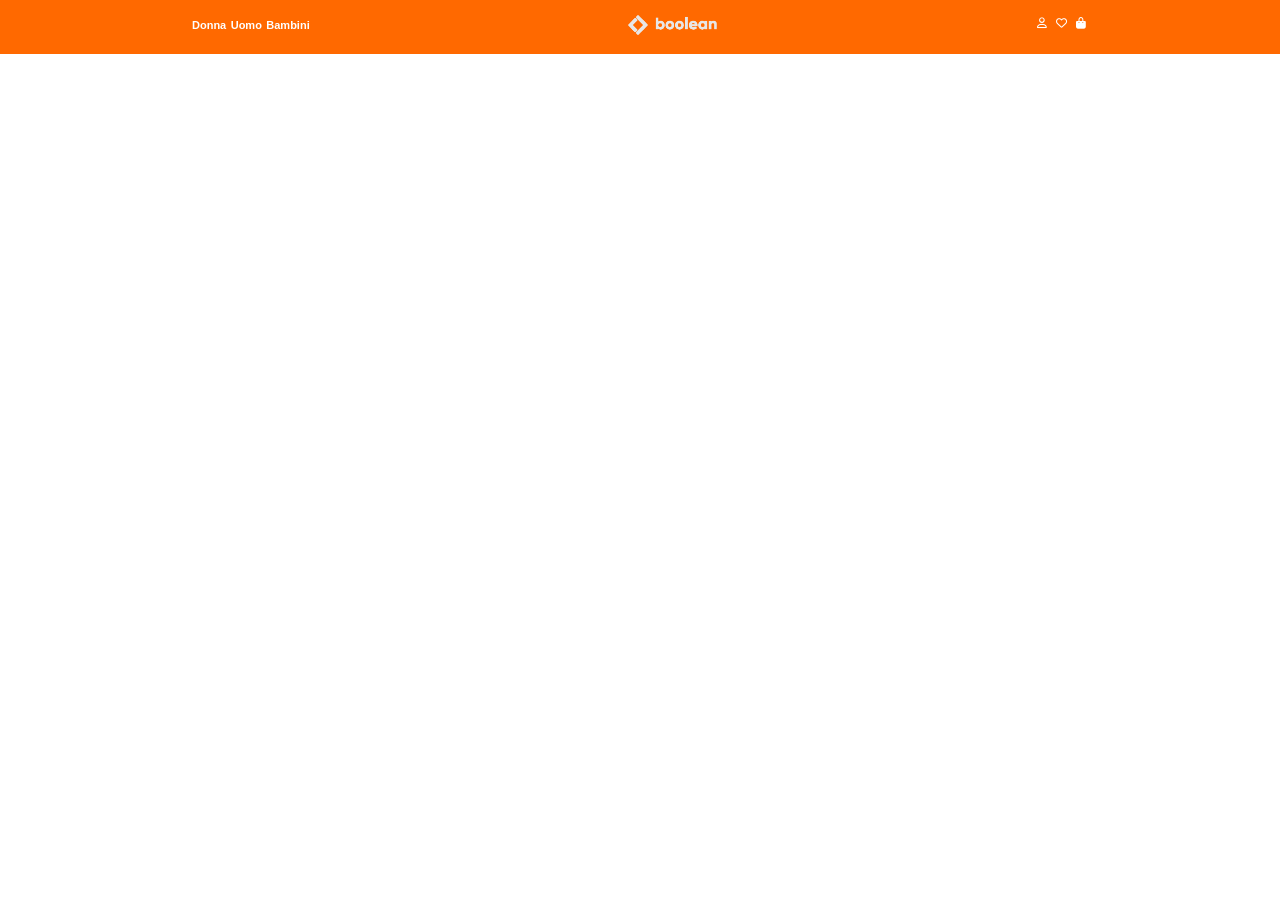
==== index.html @ c451352e "Aggiunta struttura - Concluso header" ====
<!DOCTYPE html>
<html lang="en">
<head>
    <meta charset="UTF-8">
    <meta http-equiv="X-UA-Compatible" content="IE=edge">
    <meta name="viewport" content="width=device-width, initial-scale=1.0">
    <title>Boolando</title>
    <link rel="stylesheet" href="https://cdnjs.cloudflare.com/ajax/libs/font-awesome/6.4.0/css/all.min.css" integrity="sha512-iecdLmaskl7CVkqkXNQ/ZH/XLlvWZOJyj7Yy7tcenmpD1ypASozpmT/E0iPtmFIB46ZmdtAc9eNBvH0H/ZpiBw==" crossorigin="anonymous" referrerpolicy="no-referrer" />
    <link rel="stylesheet" href="./css/style.css">
</head>
<body>
    <!-- INIZIO HEADER -->
    <header>
        <div class="container">
            <div class="row">
                <div class="col">
                    <a href="#">Donna</a>
                    <a href="#">Uomo</a>
                    <a href="#">Bambini</a>
                </div>
                <div class="col">
                    <img src="./img/boolean-logo.png" alt="Logo">
                </div>
                <div class="col">
                    <i class="fa-regular fa-user"></i>
                    <i class="fa-regular fa-heart"></i>
                    <i class="fa-solid fa-bag-shopping"></i>
                </div>
            </div>
        </div>
    </header>
    <!-- FINE HEADER -->
    <!-- INIZIO MAIN -->
    <main>
        <div class="container">
            
        </div>
    </main>
    <!-- FINE MAIN -->
    <!-- INIZIO FOOTER -->
    <footer>
        <div class="container">
            
        </div>
    </footer>
    <!-- FINE FOOTER -->
</body>
</html>
---- css/style.css ----
* {
    padding: 0;
    margin: 0;
    box-sizing: border-box;
}
body {
    font-family: sans-serif;
}
/* INIZIO STILI HEADER */
header {
    background-color: rgb(255, 105, 0);
    position: fixed;
    top: 0;
    left: 0;
    right: 0;
    z-index: 100;
    color: white;
}
header .row, footer .row {
    justify-content: space-between;
    margin: 15px 0 15px;
}
header a {
    font-size: 11px;
    text-decoration: none;
    color: inherit;
    font-weight: 600;
}
header img {
    height: 20px;
}
header i {
    transform: scale(0.7);
}
/* FINE STILI HEADER */
/* INIZIO STILI MAIN */
/* FINE STILI MAIN */
/* INIZIO STILI FOOTER */
/* FINE STILI FOOTER */
/* INIZIO STILI LAYOUT */
.container {
    width: 70%;
    margin: auto;
}
.row {
    display: flex;
}
/* FINE STILI LAYOUT */
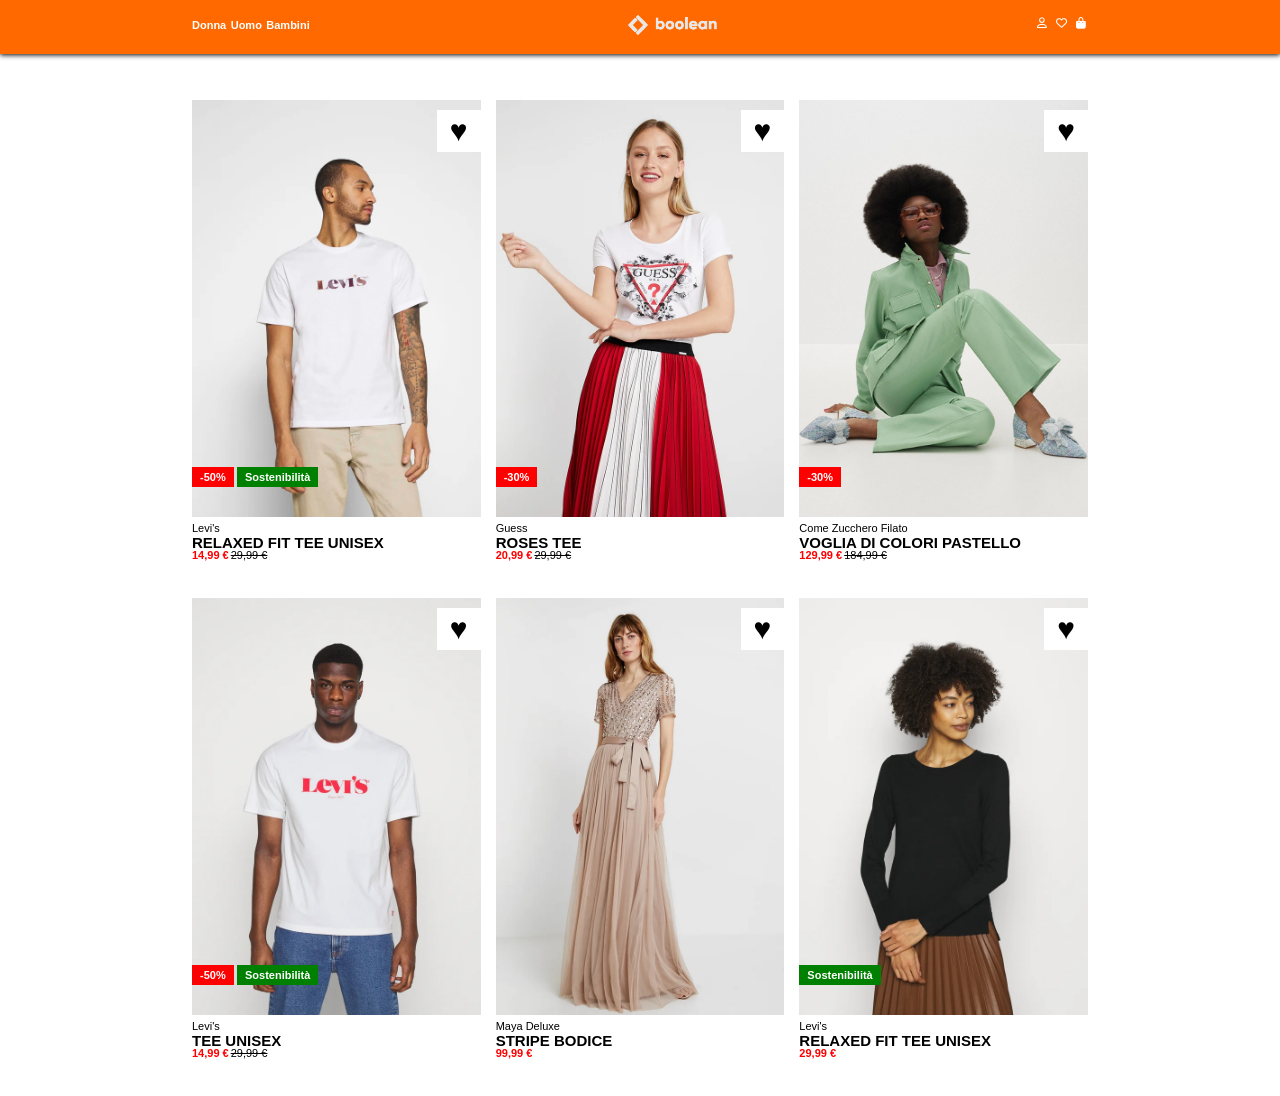
==== commit 4152a15b: "Concluso main - Aggiunta ombra all'header" ====
--- a/index.html
+++ b/index.html
@@ -33,7 +33,99 @@
     <!-- INIZIO MAIN -->
     <main>
         <div class="container">
-            
+            <div class="row">
+                <div class="col">
+                    <div class="card">
+                        <div class="figure"> <!--FIGURE-->
+                            <img src="./img/1.webp" class="modello-a" alt="Modello1">
+                            <img src="./img/1b.webp" class="modello-b" alt="Modello1b">
+                            <label class="preferiti">&hearts;</label>
+                            <label class="sconto">-50%</label>
+                            <label class="sostenibilità third-label">Sostenibilità</label>
+                        </div>
+                        <div class="content"> <!--CONTENT-->
+                            <div class="brand">Levi's</div>
+                            <div class="capo">RELAXED FIT TEE UNISEX</div>
+                            <span class="prezzo scontato">14,99 &euro;</span><span class="prezzo pieno">29,99 &euro;</span>
+                        </div>
+                    </div>
+                </div>
+                <div class="col">
+                    <div class="card">
+                        <div class="figure"> <!--FIGURE-->
+                            <img src="./img/2.webp" class="modello-a" alt="Modello2">
+                            <img src="./img/2b.webp" class="modello-b" alt="Modello2b">
+                            <label class="preferiti">&hearts;</label>
+                            <label class="sconto">-30%</label>
+                        </div>
+                        <div class="content"> <!--CONTENT-->
+                            <div class="brand">Guess</div>
+                            <div class="capo">ROSES TEE</div>
+                            <span class="prezzo scontato">20,99 &euro;</span><span class="prezzo pieno">29,99 &euro;</span>
+                        </div>
+                    </div>
+                </div>
+                <div class="col">
+                    <div class="card">
+                        <div class="figure"> <!--FIGURE-->
+                            <img src="./img/3.webp" class="modello-a" alt="Modello3">
+                            <img src="./img/3b.webp" class="modello-b" alt="Modello3b">
+                            <label class="preferiti">&hearts;</label>
+                            <label class="sconto">-30%</label>
+                        </div>
+                        <div class="content"> <!--CONTENT-->
+                            <div class="brand">Come Zucchero Filato</div>
+                            <div class="capo">VOGLIA DI COLORI PASTELLO</div>
+                            <span class="prezzo scontato">129,99 &euro;</span><span class="prezzo pieno">184,99 &euro;</span>
+                        </div>
+                    </div>
+                </div>
+                <div class="col">
+                    <div class="card">
+                        <div class="figure"> <!--FIGURE-->
+                            <img src="./img/4.webp" class="modello-a" alt="Modello4">
+                            <img src="./img/4b.webp" class="modello-b" alt="Modello4b">
+                            <label class="preferiti">&hearts;</label>
+                            <label class="sconto">-50%</label>
+                            <label class="sostenibilità third-label">Sostenibilità</label>
+                        </div>
+                        <div class="content"> <!--CONTENT-->
+                            <div class="brand">Levi's</div>
+                            <div class="capo">TEE UNISEX</div>
+                            <span class="prezzo scontato">14,99 &euro;</span><span class="prezzo pieno">29,99 &euro;</span>
+                        </div>
+                    </div>
+                </div>
+                <div class="col">
+                    <div class="card">
+                        <div class="figure"> <!--FIGURE-->
+                            <img src="./img/5.webp" class="modello-a" alt="Modello5">
+                            <img src="./img/5b.webp" class="modello-b" alt="Modello5b">
+                            <label class="preferiti">&hearts;</label>
+                        </div>
+                        <div class="content"> <!--CONTENT-->
+                            <div class="brand">Maya Deluxe</div>
+                            <div class="capo">STRIPE BODICE</div>
+                            <span class="prezzo scontato">99,99 &euro;</span>
+                        </div>
+                    </div>
+                </div>
+                <div class="col">
+                    <div class="card">
+                        <div class="figure"> <!--FIGURE-->
+                            <img src="./img/6.webp" class="modello-a" alt="Modello6">
+                            <img src="./img/6b.webp" class="modello-b" alt="Modello6b">
+                            <label class="preferiti">&hearts;</label>
+                            <label class="sostenibilità">Sostenibilità</label>
+                        </div>
+                        <div class="content"> <!--CONTENT-->
+                            <div class="brand">Levi's</div>
+                            <div class="capo">RELAXED FIT TEE UNISEX</div>
+                            <span class="prezzo scontato">29,99 &euro;</span>
+                        </div>
+                    </div>
+                </div>
+            </div>
         </div>
     </main>
     <!-- FINE MAIN -->
--- a/css/style.css
+++ b/css/style.css
@@ -15,6 +15,7 @@
     right: 0;
     z-index: 100;
     color: white;
+    box-shadow: 0px 1px 5px black;
 }
 header .row, footer .row {
     justify-content: space-between;
@@ -34,6 +35,85 @@
 }
 /* FINE STILI HEADER */
 /* INIZIO STILI MAIN */
+main {
+    margin-top: 100px;
+}
+main .row {
+    display: flex;
+    justify-content: space-between;
+    flex-wrap: wrap;
+}
+main .col {
+    width: calc(100% / 3 - 10px);
+}
+.card {
+    margin-bottom: 35px;
+}
+/* FIGURE */
+.figure {
+    position: relative;
+}
+main img {
+    width: 100%;
+}
+.modello-a {
+    display: block;
+}
+.modello-b {
+    display: none;
+}
+.card:hover .modello-a {
+    display: none;
+}
+.card:hover .modello-b {
+    display: block;
+}
+.preferiti {
+    background-color: white;
+    font-size: 30px;
+    padding: 4px 13px;
+    position: absolute;
+    top: 10px;
+    right: 0;
+}
+.sconto, .sostenibilità {
+    font-size: 11px;
+    font-weight: 600;
+    padding: 4px 8px;
+    color: white;
+    position: absolute;
+    bottom: 30px;
+}
+.sconto {
+    background-color: red;
+}
+.sostenibilità {
+    background-color: green;
+}
+.third-label {
+    left: 45px;
+}
+/* CONTENT */
+.brand {
+    font-size: 11px;
+    margin-top: 5px;
+}
+.capo {
+    font-size: 15px;
+    font-weight: 600;
+    margin-bottom: -6px;
+}
+.prezzo {
+    font-size: 11px;
+    margin-right: 2px;
+}
+.scontato {
+    color: red;
+    font-weight: bold;
+}
+.pieno {
+    text-decoration: line-through;
+}
 /* FINE STILI MAIN */
 /* INIZIO STILI FOOTER */
 /* FINE STILI FOOTER */
@@ -45,4 +125,6 @@
 .row {
     display: flex;
 }
-/* FINE STILI LAYOUT */+/* FINE STILI LAYOUT */
+/* INIZIO STILI IN COMUNE */
+/* FINE STILI IN COMUNE */
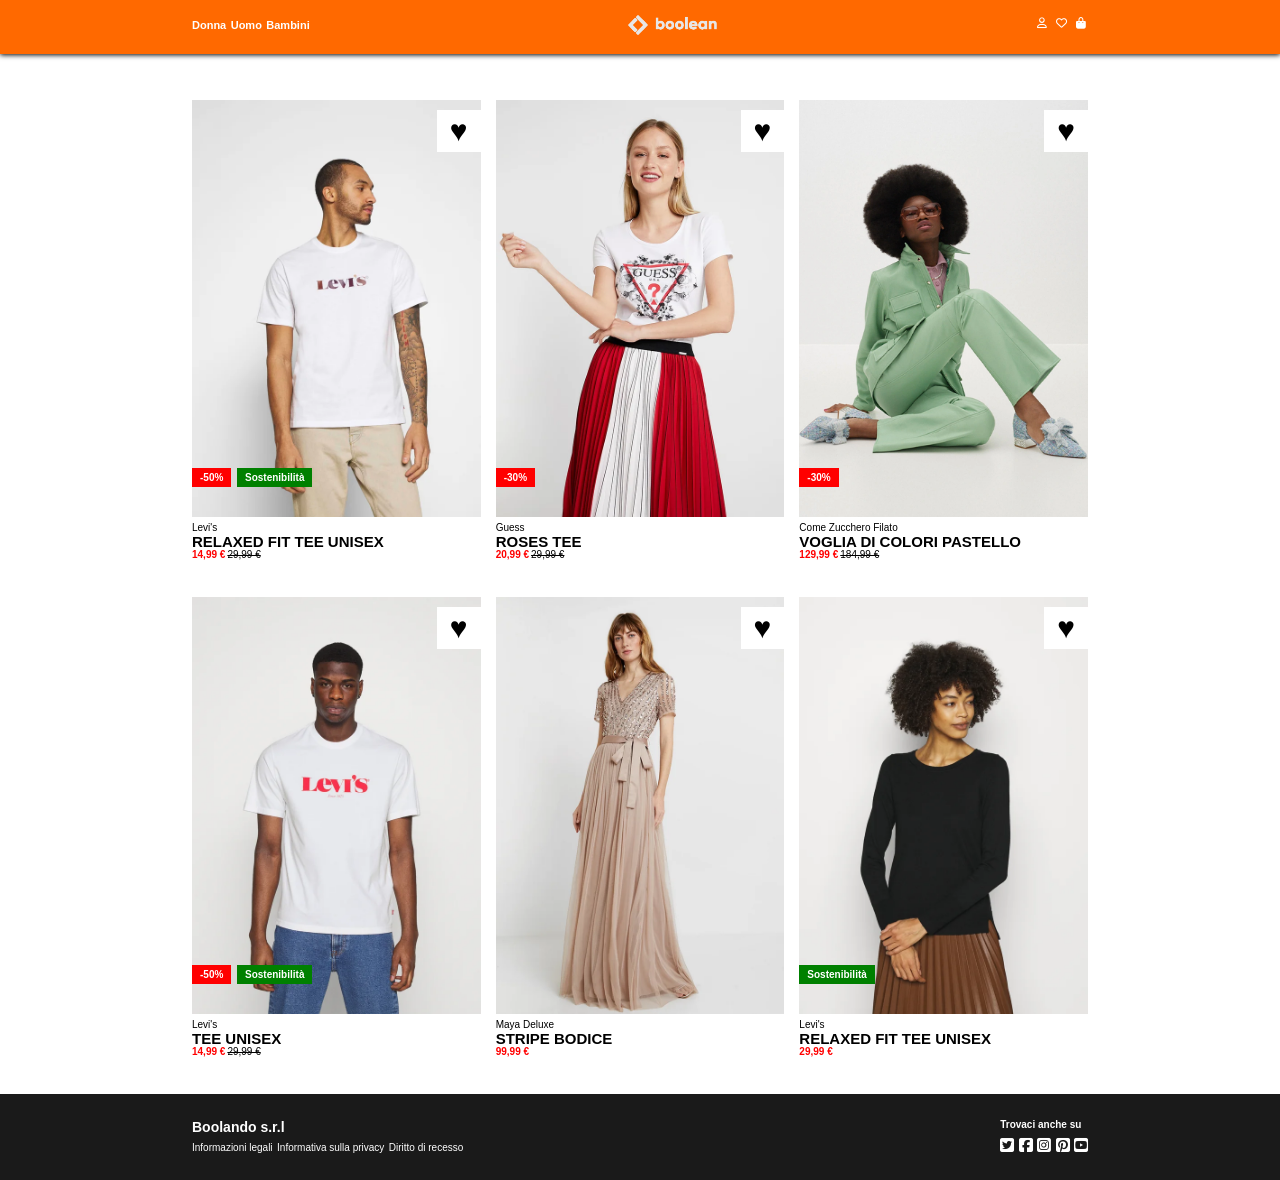
==== commit 622cc9ce: "Concluso footer - Concluso esercizio" ====
--- a/index.html
+++ b/index.html
@@ -132,7 +132,26 @@
     <!-- INIZIO FOOTER -->
     <footer>
         <div class="container">
-            
+            <div class="row">
+                <div class="col">
+                    <div id="azienda">Boolando s.r.l</div>
+                    <a href="#">Informazioni legali</a>
+                    <a href="#">Informativa sulla privacy</a>
+                    <a href="#">Diritto di recesso</a>
+                </div>
+                <div class="col">
+                    <div class="contatti">
+                        <div id="find-us">Trovaci anche su</div>
+                        <div class="icone">
+                            <i class="fa-brands fa-square-twitter"></i>
+                            <i class="fa-brands fa-square-facebook"></i>
+                            <i class="fa-brands fa-square-instagram"></i>
+                            <i class="fa-brands fa-square-pinterest"></i>
+                            <i class="fa-brands fa-square-youtube"></i>
+                        </div>
+                    </div>
+                </div>
+            </div>
         </div>
     </footer>
     <!-- FINE FOOTER -->
--- a/css/style.css
+++ b/css/style.css
@@ -14,18 +14,13 @@
     left: 0;
     right: 0;
     z-index: 100;
-    color: white;
     box-shadow: 0px 1px 5px black;
 }
-header .row, footer .row {
-    justify-content: space-between;
-    margin: 15px 0 15px;
+header .row{
+    padding: 15px 0 15px;
 }
 header a {
     font-size: 11px;
-    text-decoration: none;
-    color: inherit;
-    font-weight: 600;
 }
 header img {
     height: 20px;
@@ -39,8 +34,6 @@
     margin-top: 100px;
 }
 main .row {
-    display: flex;
-    justify-content: space-between;
     flex-wrap: wrap;
 }
 main .col {
@@ -77,10 +70,7 @@
     right: 0;
 }
 .sconto, .sostenibilità {
-    font-size: 11px;
-    font-weight: 600;
     padding: 4px 8px;
-    color: white;
     position: absolute;
     bottom: 30px;
 }
@@ -95,27 +85,40 @@
 }
 /* CONTENT */
 .brand {
-    font-size: 11px;
     margin-top: 5px;
 }
 .capo {
     font-size: 15px;
-    font-weight: 600;
     margin-bottom: -6px;
 }
 .prezzo {
-    font-size: 11px;
     margin-right: 2px;
 }
 .scontato {
     color: red;
-    font-weight: bold;
 }
 .pieno {
     text-decoration: line-through;
 }
 /* FINE STILI MAIN */
 /* INIZIO STILI FOOTER */
+footer {
+    background-color: rgb(26, 26, 26);
+}
+footer .row {
+    padding: 25px 0 25px;
+}
+#azienda {
+    font-size: 14px;
+    margin-bottom: 2px;
+}
+.contatti {
+    height: 100%;
+    display: flex;
+    flex-direction: column;
+    justify-content: space-between;
+    flex-wrap: wrap;
+}
 /* FINE STILI FOOTER */
 /* INIZIO STILI LAYOUT */
 .container {
@@ -124,7 +127,21 @@
 }
 .row {
     display: flex;
+    justify-content: space-between;
 }
 /* FINE STILI LAYOUT */
 /* INIZIO STILI IN COMUNE */
+a {
+    text-decoration: none;
+    color: inherit;
+}
+footer a, .sconto, .sostenibilità, .brand, .prezzo, #find-us {
+    font-size: 10px;
+}
+header a, .sconto, .sostenibilità, .capo, .scontato, #azienda, #find-us {
+    font-weight: bold;
+}
+header, footer, .sconto, .sostenibilità {
+    color: white;
+}
 /* FINE STILI IN COMUNE */
